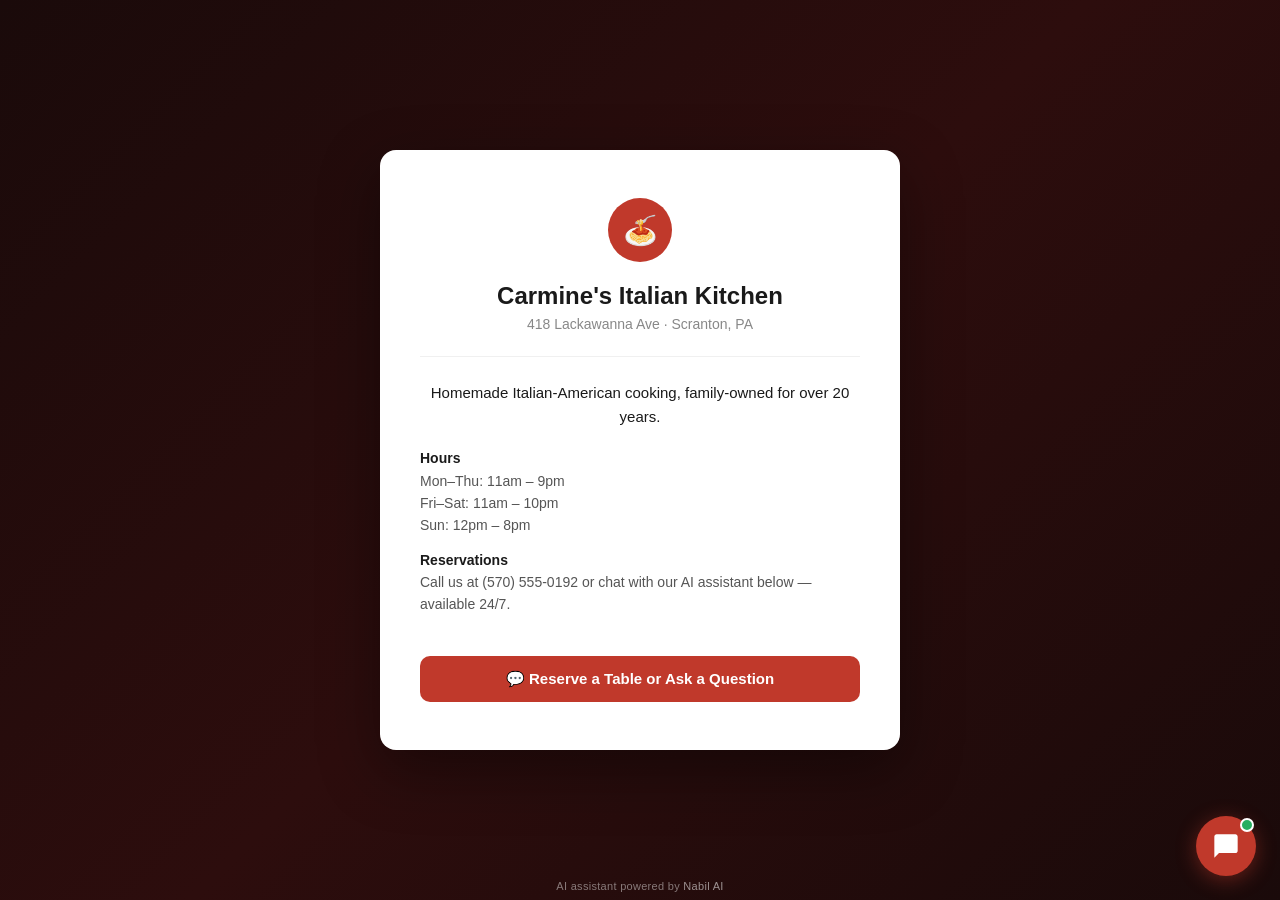
==== AI Chatbot/carmines-italian-kitchen-scranton/index.html @ cf3864b2 "Rename: Russo's → Carmine's Italian Kitchen (fictional demo business)" ====
<!DOCTYPE html>
<html lang="en">
<head>
  <meta charset="UTF-8" />
  <meta name="viewport" content="width=device-width, initial-scale=1.0" />
  <title>Carmine's Italian Kitchen — AI Assistant Demo</title>
  <link rel="stylesheet" href="style.css" />
</head>
<body>

  <!-- Restaurant landing page -->
  <div class="demo-page">
    <div class="demo-card">
      <div class="demo-logo">🍝</div>
      <h1>Carmine's Italian Kitchen</h1>
      <p class="subtitle">418 Lackawanna Ave · Scranton, PA</p>

      <div class="demo-info">
        <p style="text-align:center; font-size:15px; color:#1a1a1a; font-weight:500; margin-bottom:18px;">
          Homemade Italian-American cooking, family-owned for over 20 years.
        </p>
        <p><strong>Hours</strong><br>
          Mon–Thu: 11am – 9pm<br>
          Fri–Sat: 11am – 10pm<br>
          Sun: 12pm – 8pm
        </p>
        <p style="margin-top:12px;"><strong>Reservations</strong><br>
          Call us at (570) 555-0192 or chat with our AI assistant below — available 24/7.
        </p>
      </div>

      <button class="demo-cta" onclick="openChat()">
        💬 Reserve a Table or Ask a Question
      </button>
    </div>
  </div>

  <!-- Agency footer -->
  <div class="agency-footer">
    AI assistant powered by <a href="mailto:nabil.hashmi@gmail.com">Nabil AI</a>
  </div>

  <!-- Chat Bubble -->
  <div id="chat-bubble" onclick="toggleChat()">
    <svg class="chat-icon" viewBox="0 0 24 24" xmlns="http://www.w3.org/2000/svg">
      <path d="M20 2H4C2.9 2 2 2.9 2 4v18l4-4h14c1.1 0 2-.9 2-2V4c0-1.1-.9-2-2-2z"/>
    </svg>
    <span class="close-icon">✕</span>
    <div class="notif-dot" id="notif-dot"></div>
  </div>

  <!-- Chat Window -->
  <div id="chat-window">
    <div class="chat-header">
      <div class="chat-header-avatar">🍝</div>
      <div class="chat-header-info">
        <div class="chat-header-name">Carmine's Italian Kitchen</div>
        <div class="chat-header-status">
          <span class="status-dot"></span> AI Assistant · Online now
        </div>
      </div>
    </div>

    <div class="chat-messages" id="chat-messages"></div>

    <div class="chat-input-area">
      <input
        type="text"
        id="chat-input"
        placeholder="Type a message..."
        autocomplete="off"
        onkeydown="handleKey(event)"
      />
      <button id="send-btn" onclick="handleSend()">
        <svg viewBox="0 0 24 24" xmlns="http://www.w3.org/2000/svg">
          <path d="M2.01 21L23 12 2.01 3 2 10l15 2-15 2z"/>
        </svg>
      </button>
    </div>
  </div>

  <script src="script.js"></script>
</body>
</html>
---- AI Chatbot/carmines-italian-kitchen-scranton/style.css ----
*, *::before, *::after {
  box-sizing: border-box;
  margin: 0;
  padding: 0;
}

body {
  font-family: -apple-system, BlinkMacSystemFont, 'Segoe UI', Roboto, sans-serif;
  background: #f5f5f5;
}

/* ─── Demo Page Background ─── */
.demo-page {
  min-height: 100vh;
  background: linear-gradient(135deg, #1a0a0a 0%, #2d0d0d 50%, #1a0a0a 100%);
  display: flex;
  align-items: center;
  justify-content: center;
  padding: 40px 20px;
}

.demo-card {
  background: white;
  border-radius: 16px;
  padding: 48px 40px;
  max-width: 520px;
  width: 100%;
  text-align: center;
  box-shadow: 0 20px 60px rgba(0,0,0,0.4);
}

.demo-logo {
  width: 64px;
  height: 64px;
  background: #c0392b;
  border-radius: 50%;
  display: flex;
  align-items: center;
  justify-content: center;
  margin: 0 auto 20px;
  font-size: 28px;
}

.demo-card h1 {
  font-size: 24px;
  font-weight: 700;
  color: #1a1a1a;
  margin-bottom: 6px;
}

.demo-card .subtitle {
  font-size: 14px;
  color: #888;
  margin-bottom: 24px;
}

.demo-badge {
  display: inline-block;
  background: #fef3f2;
  color: #c0392b;
  border: 1px solid #fca5a5;
  border-radius: 20px;
  font-size: 12px;
  font-weight: 600;
  padding: 4px 12px;
  margin-bottom: 32px;
  letter-spacing: 0.5px;
  text-transform: uppercase;
}

.demo-info {
  text-align: left;
  border-top: 1px solid #f0f0f0;
  padding-top: 24px;
}

.demo-info p {
  font-size: 14px;
  color: #555;
  line-height: 1.6;
  margin-bottom: 12px;
}

.demo-info strong {
  color: #1a1a1a;
}

.demo-cta {
  margin-top: 28px;
  background: #c0392b;
  color: white;
  border: none;
  border-radius: 10px;
  padding: 14px 28px;
  font-size: 15px;
  font-weight: 600;
  cursor: pointer;
  width: 100%;
  transition: background 0.2s;
}

.demo-cta:hover {
  background: #a93226;
}

/* ─── Chat Bubble ─── */
#chat-bubble {
  position: fixed;
  bottom: 24px;
  right: 24px;
  width: 60px;
  height: 60px;
  background: #c0392b;
  border-radius: 50%;
  display: flex;
  align-items: center;
  justify-content: center;
  cursor: pointer;
  box-shadow: 0 4px 20px rgba(192, 57, 43, 0.45);
  z-index: 1000;
  transition: transform 0.2s, box-shadow 0.2s;
}

#chat-bubble:hover {
  transform: scale(1.08);
  box-shadow: 0 6px 28px rgba(192, 57, 43, 0.55);
}

#chat-bubble svg {
  width: 28px;
  height: 28px;
  fill: white;
}

#chat-bubble .close-icon {
  display: none;
  font-size: 22px;
  color: white;
  line-height: 1;
}

#chat-bubble.open .chat-icon { display: none; }
#chat-bubble.open .close-icon { display: block; }

/* Notification dot */
.notif-dot {
  position: absolute;
  top: 2px;
  right: 2px;
  width: 14px;
  height: 14px;
  background: #27ae60;
  border-radius: 50%;
  border: 2px solid white;
}

/* ─── Chat Window ─── */
#chat-window {
  position: fixed;
  bottom: 96px;
  right: 24px;
  width: 360px;
  max-height: 520px;
  background: white;
  border-radius: 16px;
  box-shadow: 0 8px 40px rgba(0,0,0,0.18);
  display: flex;
  flex-direction: column;
  z-index: 999;
  overflow: hidden;
  transform: scale(0.95) translateY(10px);
  opacity: 0;
  pointer-events: none;
  transition: transform 0.2s ease, opacity 0.2s ease;
}

#chat-window.open {
  transform: scale(1) translateY(0);
  opacity: 1;
  pointer-events: all;
}

/* Header */
.chat-header {
  background: #c0392b;
  padding: 16px 18px;
  display: flex;
  align-items: center;
  gap: 12px;
  flex-shrink: 0;
}

.chat-header-avatar {
  width: 38px;
  height: 38px;
  background: rgba(255,255,255,0.2);
  border-radius: 50%;
  display: flex;
  align-items: center;
  justify-content: center;
  font-size: 18px;
  flex-shrink: 0;
}

.chat-header-info {
  flex: 1;
}

.chat-header-name {
  font-size: 14px;
  font-weight: 700;
  color: white;
}

.chat-header-status {
  font-size: 11px;
  color: rgba(255,255,255,0.8);
  display: flex;
  align-items: center;
  gap: 4px;
  margin-top: 1px;
}

.status-dot {
  width: 7px;
  height: 7px;
  background: #27ae60;
  border-radius: 50%;
  display: inline-block;
}

/* Messages */
.chat-messages {
  flex: 1;
  overflow-y: auto;
  padding: 16px;
  display: flex;
  flex-direction: column;
  gap: 10px;
  scroll-behavior: smooth;
}

.chat-messages::-webkit-scrollbar {
  width: 4px;
}
.chat-messages::-webkit-scrollbar-track { background: transparent; }
.chat-messages::-webkit-scrollbar-thumb {
  background: #e0e0e0;
  border-radius: 4px;
}

/* Message bubbles */
.msg {
  max-width: 82%;
  line-height: 1.5;
  font-size: 14px;
  animation: msgIn 0.15s ease;
}

@keyframes msgIn {
  from { opacity: 0; transform: translateY(6px); }
  to   { opacity: 1; transform: translateY(0); }
}

.msg.bot {
  align-self: flex-start;
}

.msg.user {
  align-self: flex-end;
}

.msg-bubble {
  padding: 10px 14px;
  border-radius: 16px;
  word-break: break-word;
}

.msg.bot .msg-bubble {
  background: #f3f4f6;
  color: #1a1a1a;
  border-bottom-left-radius: 4px;
}

.msg.user .msg-bubble {
  background: #c0392b;
  color: white;
  border-bottom-right-radius: 4px;
}

/* Typing indicator */
.typing-indicator {
  align-self: flex-start;
  display: flex;
  align-items: center;
  gap: 4px;
  padding: 10px 14px;
  background: #f3f4f6;
  border-radius: 16px;
  border-bottom-left-radius: 4px;
}

.typing-indicator span {
  width: 7px;
  height: 7px;
  background: #aaa;
  border-radius: 50%;
  animation: bounce 1.2s infinite;
}

.typing-indicator span:nth-child(2) { animation-delay: 0.2s; }
.typing-indicator span:nth-child(3) { animation-delay: 0.4s; }

@keyframes bounce {
  0%, 80%, 100% { transform: scale(0.7); opacity: 0.5; }
  40% { transform: scale(1); opacity: 1; }
}

/* Input area */
.chat-input-area {
  border-top: 1px solid #f0f0f0;
  padding: 12px 14px;
  display: flex;
  gap: 8px;
  align-items: center;
  flex-shrink: 0;
}

#chat-input {
  flex: 1;
  border: 1.5px solid #e5e7eb;
  border-radius: 24px;
  padding: 9px 16px;
  font-size: 14px;
  outline: none;
  transition: border-color 0.15s;
  font-family: inherit;
  resize: none;
  line-height: 1.4;
}

#chat-input:focus {
  border-color: #c0392b;
}

#send-btn {
  width: 38px;
  height: 38px;
  background: #c0392b;
  border: none;
  border-radius: 50%;
  cursor: pointer;
  display: flex;
  align-items: center;
  justify-content: center;
  flex-shrink: 0;
  transition: background 0.15s;
}

#send-btn:hover { background: #a93226; }

#send-btn svg {
  width: 18px;
  height: 18px;
  fill: white;
}

/* ─── Quick Reply Buttons ─── */
.quick-replies {
  display: flex;
  flex-wrap: wrap;
  gap: 7px;
  padding: 4px 0 2px;
  align-self: flex-start;
  animation: msgIn 0.15s ease;
}

.quick-reply-btn {
  background: white;
  border: 1.5px solid #c0392b;
  color: #c0392b;
  border-radius: 20px;
  padding: 6px 14px;
  font-size: 13px;
  font-weight: 500;
  cursor: pointer;
  font-family: inherit;
  transition: background 0.15s, color 0.15s;
  white-space: nowrap;
}

.quick-reply-btn:hover {
  background: #c0392b;
  color: white;
}

/* ─── Agency Footer ─── */
.agency-footer {
  position: fixed;
  bottom: 0;
  left: 0;
  right: 0;
  text-align: center;
  padding: 8px 16px;
  font-size: 11px;
  color: rgba(255,255,255,0.45);
  letter-spacing: 0.3px;
  pointer-events: none;
  z-index: 10;
}

.agency-footer a {
  color: rgba(255,255,255,0.55);
  text-decoration: none;
  pointer-events: all;
}

.agency-footer a:hover {
  color: rgba(255,255,255,0.85);
}

/* ─── Responsive ─── */
@media (max-width: 480px) {
  #chat-window {
    width: calc(100vw - 24px);
    right: 12px;
    bottom: 88px;
    max-height: 70vh;
  }

  #chat-bubble {
    right: 16px;
    bottom: 16px;
  }

  .demo-card {
    padding: 32px 20px;
  }
}
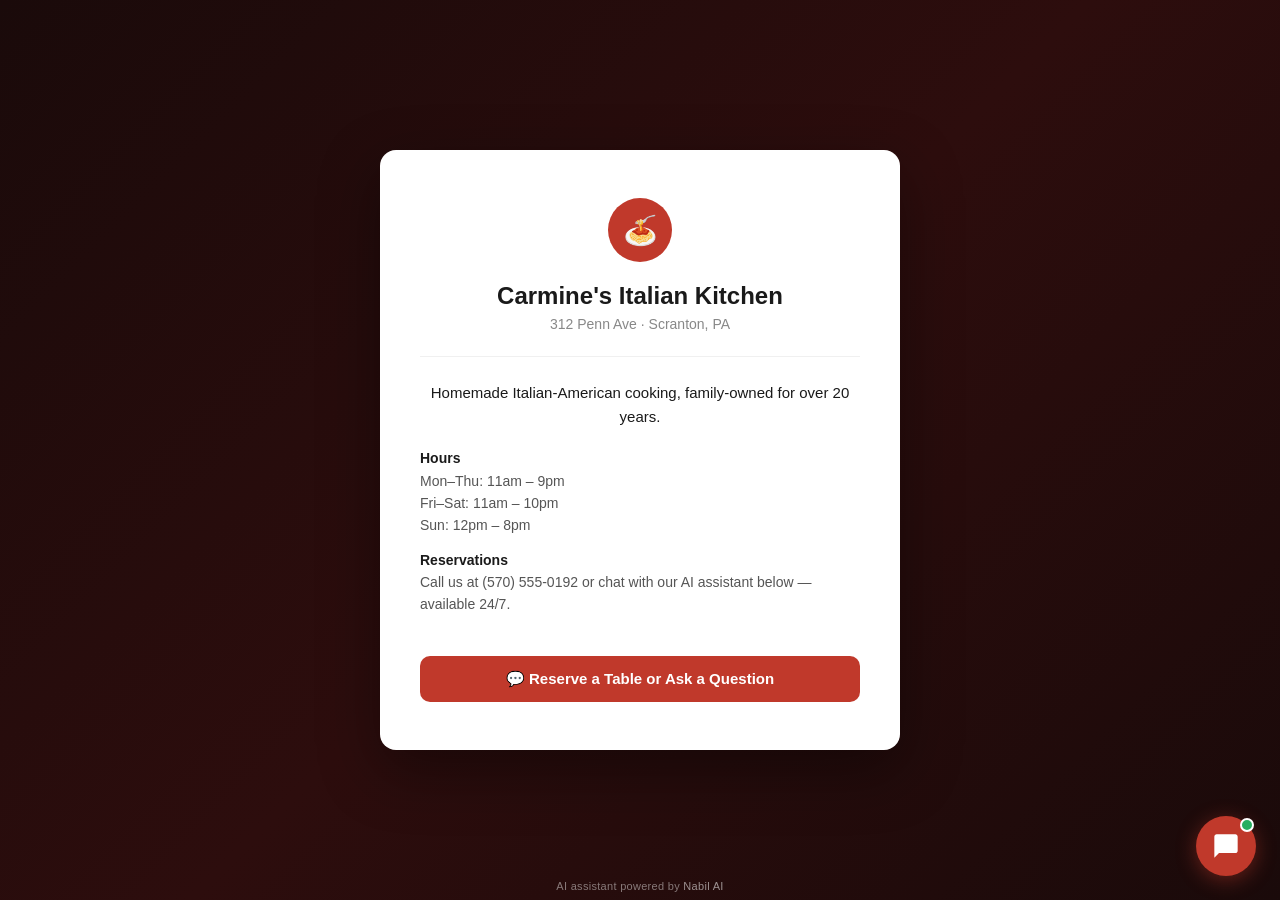
==== commit 5284dd47: "Update address to fictional 312 Penn Ave" ====
--- a/AI Chatbot/carmines-italian-kitchen-scranton/index.html
+++ b/AI Chatbot/carmines-italian-kitchen-scranton/index.html
@@ -13,7 +13,7 @@
     <div class="demo-card">
       <div class="demo-logo">🍝</div>
       <h1>Carmine's Italian Kitchen</h1>
-      <p class="subtitle">418 Lackawanna Ave · Scranton, PA</p>
+      <p class="subtitle">312 Penn Ave · Scranton, PA</p>
 
       <div class="demo-info">
         <p style="text-align:center; font-size:15px; color:#1a1a1a; font-weight:500; margin-bottom:18px;">
